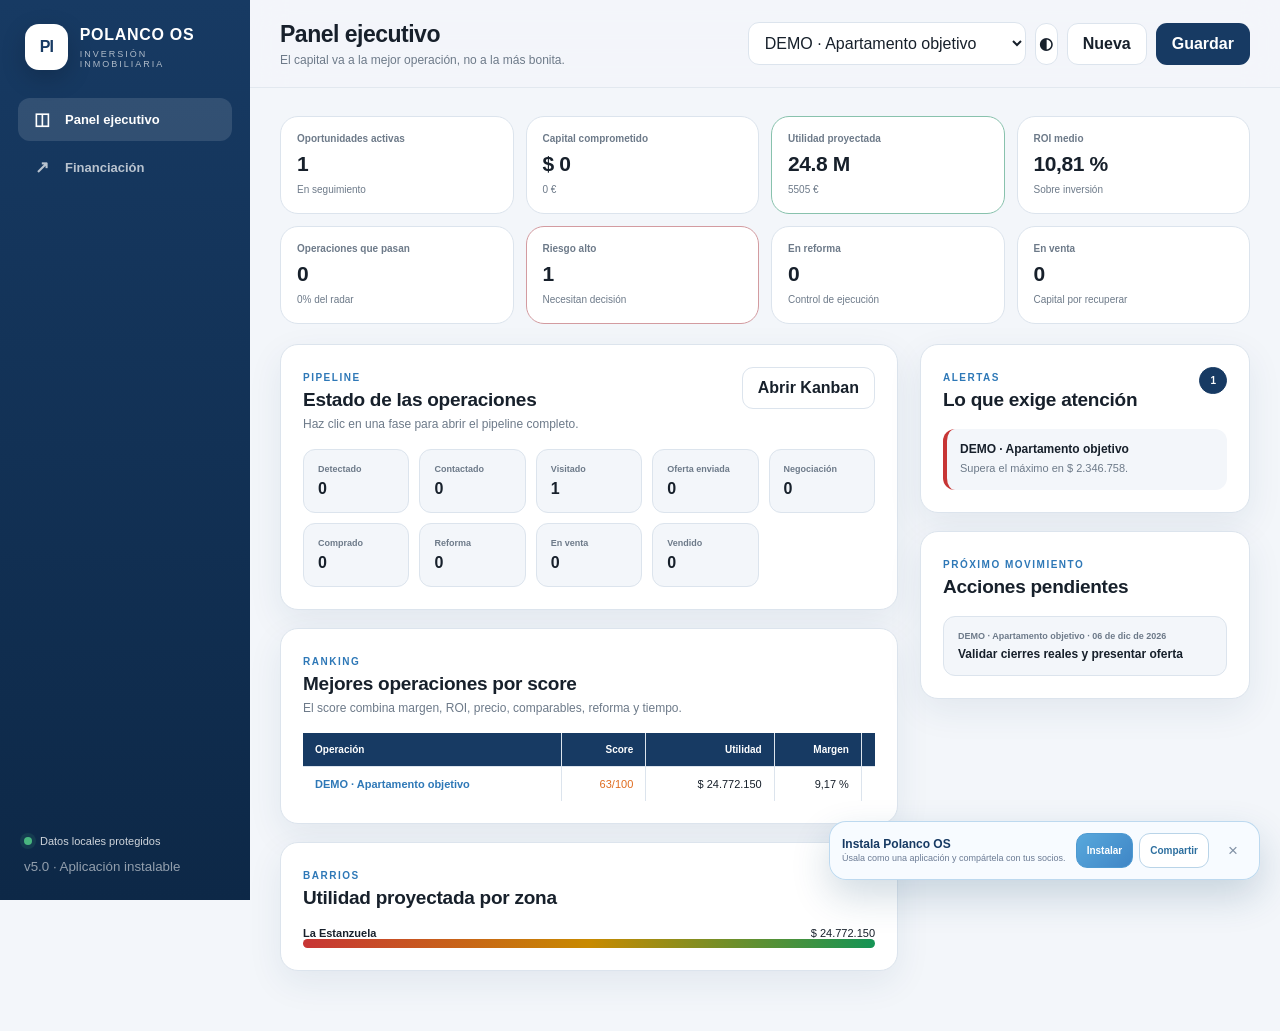
==== polanco-os-v2/index.html @ 9c27f455 "Convertir Polanco OS en PWA instalable y compartible" ====
<!doctype html>
<html lang="es">
<head>
  <meta charset="utf-8">
  <meta name="viewport" content="width=device-width, initial-scale=1, maximum-scale=1, viewport-fit=cover">
  <meta name="theme-color" content="#4E9AD1">
  <meta name="description" content="Polanco OS Deal Lab: sistema de análisis y gestión de operaciones de flipping inmobiliario.">
  <meta name="application-name" content="Polanco OS">
  <meta name="mobile-web-app-capable" content="yes">
  <meta name="apple-mobile-web-app-capable" content="yes">
  <meta name="apple-mobile-web-app-status-bar-style" content="default">
  <meta name="apple-mobile-web-app-title" content="Polanco OS">
  <title>Polanco OS · Deal Lab</title>
  <link rel="canonical" href="https://kikedpf.github.io/tourspilar-web/">
  <link rel="manifest" href="manifest.webmanifest?v=500">
  <link rel="icon" href="icon.svg" type="image/svg+xml">
  <link rel="apple-touch-icon" href="icon.svg">
  <link rel="stylesheet" href="styles.css?v=500">
  <link rel="stylesheet" href="mobile.css?v=500">
  <link rel="stylesheet" href="deal-prices.css?v=500">
  <script>
    (function(){
      const version='polanco-ui-500';
      if(localStorage.getItem('polanco-ui-version')!==version){
        if('caches' in window){caches.keys().then(keys=>Promise.all(keys.map(key=>caches.delete(key))));}
        if('serviceWorker' in navigator){navigator.serviceWorker.getRegistrations().then(regs=>regs.forEach(reg=>reg.update()));}
        localStorage.setItem('polanco-ui-version',version);
      }
    })();
  </script>
  <style>
    .boot-loading{display:grid;place-items:center;min-height:45vh;text-align:center;color:#617188}
    .boot-loading>div{display:grid;gap:12px;justify-items:center}
    .boot-spinner{width:34px;height:34px;border:3px solid #d6e7f3;border-top-color:#4e9ad1;border-radius:50%;animation:bootspin .8s linear infinite}
    .boot-loading strong{color:#2d6f9f;font-size:15px}.boot-loading small{font-size:12px}
    @keyframes bootspin{to{transform:rotate(360deg)}}
    @media(max-width:920px){
      html,body,.app-shell,.main,#view-root,.finance-command-center{width:100%!important;max-width:100%!important;min-width:0!important;overflow-x:hidden!important}
      #view-root{padding-left:7px!important;padding-right:7px!important}
      .finance-command-center,.finance-command-center *{box-sizing:border-box;min-width:0}
      .finance-command-center{display:grid!important;grid-template-columns:minmax(0,1fr)!important}
      .finance-command-center>.fin-toolbar,.finance-command-center>.fin-hero,.finance-command-center>.fin-columns,.finance-command-center>.fin-note{width:100%!important;max-width:100%!important}
      .fin-toolbar{display:flex!important;align-items:center!important;justify-content:space-between!important;gap:8px!important}
      .fin-toolbar small{max-width:46%!important;white-space:nowrap!important;overflow:hidden!important;text-overflow:ellipsis!important}
      .fin-hero{display:grid!important;grid-template-columns:minmax(0,1.15fr) minmax(0,.85fr)!important;gap:8px!important}
      .fin-hero-side{text-align:right!important}
      .fin-columns{display:grid!important;grid-template-columns:minmax(0,40fr) minmax(0,60fr)!important;gap:8px!important;width:100%!important;max-width:100%!important;overflow:hidden!important}
      .fin-panel,.fin-primary,.fin-source,.fin-flow,.fin-kpis{min-width:0!important;max-width:100%!important}
      .fin-panel{overflow:hidden!important}
      .fin-metric strong,.fin-flow strong,.fin-kpis strong{white-space:normal!important;overflow-wrap:anywhere!important;word-break:break-word!important}
    }
  </style>
</head>
<body>
  <div class="app-shell">
    <aside class="sidebar" id="sidebar">
      <div class="brand">
        <div class="brand-icon">PI</div>
        <div><strong>POLANCO OS</strong><span>INVERSIÓN INMOBILIARIA</span></div>
      </div>
      <nav class="nav" aria-label="Navegación principal">
        <button class="nav-item active" data-view="dashboard"><span>◫</span>Panel ejecutivo</button>
        <button class="nav-item" data-view="finance"><span>↗</span>Financiación</button>
      </nav>
      <div class="sidebar-footer">
        <div class="connection"><span id="connection-dot"></span><span id="connection-label">Datos locales protegidos</span></div>
        <button class="ghost-btn full" id="install-app" hidden>Instalar aplicación</button>
        <small>v5.0 · Aplicación instalable</small>
      </div>
    </aside>
    <main class="main">
      <header class="topbar">
        <button class="menu-btn" id="menu-btn" aria-label="Abrir menú">☰</button>
        <div class="title-block"><h1 id="page-title">Panel ejecutivo</h1><p id="page-subtitle">El capital va a la mejor operación, no a la más bonita.</p></div>
        <div class="context-actions">
          <select id="current-operation" aria-label="Operación activa"></select>
          <button class="icon-btn" id="theme-toggle" title="Cambiar tema">◐</button>
          <button class="secondary-btn" id="new-operation">Nueva</button>
          <button class="primary-btn" id="save-operation">Guardar</button>
        </div>
      </header>
      <div id="view-root" class="content"><div class="boot-loading"><div><span class="boot-spinner"></span><strong>Cargando Polanco OS</strong><small>Preparando la operación y los cálculos…</small></div></div></div>
    </main>
  </div>
  <div class="toast" id="toast" role="status"></div>
  <template id="empty-template"><div class="empty-state"><div class="empty-icon">⌂</div><h3>No hay datos todavía</h3><p>Crea una operación para empezar.</p></div></template>

  <script src="excel-model-migration.js?v=500"></script>
  <script src="engine.js?v=500"></script>
  <script src="app.js?v=500"></script>
  <script src="pwa-install.js?v=500"></script>
  <script>
    (function(){
      'use strict';
      const enhancements=['mobile-dashboard-fixed.js?v=500','tax-breakdown.js?v=500','financing-dashboard.js?v=500'];
      let started=false;
      function loadScript(src){return new Promise((resolve,reject)=>{const s=document.createElement('script');s.src=src;s.onload=resolve;s.onerror=()=>reject(new Error(src));document.body.appendChild(s);});}
      async function startEnhancements(){
        if(started)return; started=true;
        try{for(const src of enhancements)await loadScript(src);}
        catch(error){console.error('Módulo adicional:',error);}
      }
      window.addEventListener('polanco:app-ready',startEnhancements,{once:true});
      if(window.__POLANCO_APP_READY__)startEnhancements();
    })();
  </script>
  <script>
    (function(){
      'use strict';
      const selector='[data-operation-input][data-input-type="money"]';
      const digits=value=>String(value||'').replace(/\D/g,'').replace(/^0+(?=\d)/,'');
      const dotted=value=>value?value.replace(/\B(?=(\d{3})+(?!\d))/g,'.'):'';
      function countDigits(text,end){return (String(text).slice(0,end).match(/\d/g)||[]).length;}
      function caretForDigits(text,amount){if(amount<=0)return 0;let seen=0;for(let i=0;i<text.length;i++){if(/\d/.test(text[i])&&++seen===amount)return i+1;}return text.length;}
      function formatNow(input){if(!input||!input.matches(selector))return;const old=input.value;const caret=input.selectionStart==null?old.length:input.selectionStart;const before=countDigits(old,caret);const next=dotted(digits(old));if(old!==next)input.value=next;const nextCaret=caretForDigits(next,before);try{input.setSelectionRange(nextCaret,nextCaret);}catch(_){} }
      function delayed(input){requestAnimationFrame(()=>formatNow(input));setTimeout(()=>formatNow(input),0);}
      document.addEventListener('input',event=>formatNow(event.target),true);
      document.addEventListener('keyup',event=>formatNow(event.target),true);
      document.addEventListener('paste',event=>delayed(event.target),true);
      document.addEventListener('focusin',event=>delayed(event.target),true);
      document.addEventListener('beforeinput',event=>delayed(event.target),true);
    })();
  </script>
</body>
</html>
---- polanco-os-v2/styles.css ----
:root{
  --navy:#173A63;--navy-2:#214F7C;--blue:#2E78B7;--green:#159455;--green-soft:#E1F4E9;
  --red:#C73535;--red-soft:#F8DFDF;--yellow:#C88A00;--yellow-soft:#FFF1C8;--orange:#DF6C1F;--orange-soft:#FFE4D3;
  --bg:#F3F6FA;--card:#FFFFFF;--text:#17202B;--muted:#6D7A89;--line:#DCE4ED;--shadow:0 12px 35px rgba(23,58,99,.08);
  --radius:18px;--sidebar:250px;
}
[data-theme="dark"]{
  --bg:#0F1722;--card:#17212E;--text:#EDF2F7;--muted:#A9B4C0;--line:#2D3A49;
  --green-soft:#153D2B;--red-soft:#472124;--yellow-soft:#493B17;--orange-soft:#4D2D1B;--shadow:0 12px 35px rgba(0,0,0,.25)
}
*{box-sizing:border-box}html{scroll-behavior:smooth}body{margin:0;background:var(--bg);color:var(--text);font-family:Inter,-apple-system,BlinkMacSystemFont,"Segoe UI",sans-serif}
button,input,select,textarea{font:inherit}button{cursor:pointer}a{color:var(--blue)}
.app-shell{min-height:100vh}.sidebar{position:fixed;inset:0 auto 0 0;width:var(--sidebar);padding:24px 18px;background:linear-gradient(180deg,var(--navy),#0D2847);color:white;display:flex;flex-direction:column;z-index:40}
.brand{display:flex;align-items:center;gap:12px;padding:0 7px 28px}.brand-icon{width:46px;height:46px;border-radius:14px;background:white;color:var(--navy);display:grid;place-items:center;font-weight:900;letter-spacing:-1px;box-shadow:0 8px 24px rgba(0,0,0,.18)}
.brand strong,.brand span{display:block}.brand strong{font-size:16px;letter-spacing:.7px}.brand span{font-size:9px;letter-spacing:2px;opacity:.65;margin-top:5px}
.nav{display:grid;gap:5px}.nav-item{display:flex;align-items:center;gap:12px;border:0;background:transparent;color:rgba(255,255,255,.7);padding:11px 13px;border-radius:12px;text-align:left;font-size:13px;font-weight:700}.nav-item span{width:22px;text-align:center;font-size:17px}.nav-item:hover,.nav-item.active{background:rgba(255,255,255,.12);color:white}
.sidebar-footer{margin-top:auto;padding:18px 6px 2px;display:grid;gap:12px}.connection{display:flex;align-items:center;gap:8px;font-size:11px;opacity:.8}.connection span:first-child{width:8px;height:8px;border-radius:50%;background:#58DA8E;box-shadow:0 0 0 4px rgba(88,218,142,.13)}.connection.offline span:first-child{background:#F4C45E}.sidebar-footer small{opacity:.55}
.main{margin-left:var(--sidebar);min-height:100vh}.topbar{height:88px;display:flex;align-items:center;gap:18px;padding:16px 30px;position:sticky;top:0;z-index:25;background:color-mix(in srgb,var(--bg) 90%,transparent);backdrop-filter:blur(16px);border-bottom:1px solid color-mix(in srgb,var(--line) 75%,transparent)}
.title-block h1{font-size:23px;margin:0;letter-spacing:-.5px}.title-block p{margin:5px 0 0;color:var(--muted);font-size:12px}.context-actions{margin-left:auto;display:flex;align-items:center;gap:9px}.context-actions select{min-width:230px}.menu-btn{display:none;border:0;background:transparent;color:var(--text);font-size:22px}.content{padding:28px 30px 60px;max-width:1700px;margin:auto}
.primary-btn,.secondary-btn,.ghost-btn,.danger-btn,.icon-btn{border-radius:11px;padding:11px 15px;font-weight:800;border:1px solid transparent}.primary-btn{background:var(--navy);color:white}.primary-btn:hover{background:var(--navy-2)}.secondary-btn{background:var(--card);color:var(--text);border-color:var(--line)}.secondary-btn:hover{border-color:var(--blue)}.ghost-btn{background:rgba(255,255,255,.08);color:white;border-color:rgba(255,255,255,.14)}.danger-btn{background:var(--red);color:white}.icon-btn{width:42px;height:42px;padding:0;background:var(--card);color:var(--text);border-color:var(--line)}.full{width:100%}
.grid{display:grid;gap:20px}.grid.two{grid-template-columns:repeat(2,minmax(0,1fr))}.grid.three{grid-template-columns:repeat(3,minmax(0,1fr))}.grid.four{grid-template-columns:repeat(4,minmax(0,1fr))}.dashboard-grid{display:grid;grid-template-columns:minmax(0,1.35fr) minmax(330px,.65fr);gap:22px;align-items:start}.stack{display:grid;gap:18px}.sticky{position:sticky;top:112px}
.card,.kpi,.score-card{background:var(--card);border:1px solid var(--line);border-radius:var(--radius);box-shadow:var(--shadow)}.card{padding:22px}.card-head{display:flex;justify-content:space-between;gap:18px;align-items:flex-start;margin-bottom:18px}.card-head h2{font-size:19px;margin:4px 0 0;letter-spacing:-.25px}.card-head p{margin:6px 0 0;color:var(--muted);font-size:12px}.eyebrow{font-size:10px;letter-spacing:1.5px;font-weight:900;color:var(--blue)}.muted{color:var(--muted)}
.kpi-grid{display:grid;grid-template-columns:repeat(4,minmax(0,1fr));gap:12px}.kpi{padding:16px;box-shadow:none}.kpi span{font-size:10px;color:var(--muted);font-weight:800;display:block}.kpi strong{display:block;font-size:21px;margin:8px 0 3px;letter-spacing:-.4px}.kpi small{color:var(--muted);font-size:10px}.kpi.good{border-color:color-mix(in srgb,var(--green) 42%,var(--line))}.kpi.bad{border-color:color-mix(in srgb,var(--red) 42%,var(--line))}
.score-card{padding:20px;display:flex;align-items:center;justify-content:space-between;gap:20px;background:linear-gradient(135deg,color-mix(in srgb,var(--card) 85%,var(--blue) 15%),var(--card))}.score-ring{width:94px;height:94px;border-radius:50%;display:grid;place-items:center;background:conic-gradient(var(--green) calc(var(--score)*1%),var(--line) 0);position:relative;flex:none}.score-ring:after{content:"";position:absolute;inset:9px;background:var(--card);border-radius:50%}.score-ring strong{position:relative;z-index:2;font-size:27px}.score-card h2{margin:4px 0}.score-card p{margin:0;color:var(--muted);font-size:12px}
.form-grid{display:grid;gap:14px}.form-grid.two{grid-template-columns:repeat(2,minmax(0,1fr))}.form-grid.three{grid-template-columns:repeat(3,minmax(0,1fr))}.form-grid.four{grid-template-columns:repeat(4,minmax(0,1fr))}label{display:grid;gap:7px;color:var(--muted);font-size:11px;font-weight:750}input,select,textarea{width:100%;border:1px solid var(--line);background:var(--card);color:var(--text);border-radius:11px;padding:11px 12px;outline:none}input:focus,select:focus,textarea:focus{border-color:var(--blue);box-shadow:0 0 0 3px rgba(46,120,183,.12)}textarea{resize:vertical}.input-wrap{display:flex;align-items:center;border:1px solid var(--line);border-radius:11px;overflow:hidden;background:var(--card)}.input-wrap:focus-within{border-color:var(--blue);box-shadow:0 0 0 3px rgba(46,120,183,.12)}.input-wrap input{border:0;border-radius:0;box-shadow:none!important;padding-left:8px}.input-wrap span{padding:0 0 0 11px;white-space:nowrap}.input-wrap span:last-child{padding:0 11px 0 3px}.featured{background:var(--green-soft)!important;border-color:color-mix(in srgb,var(--green) 45%,var(--line))}.featured input{background:transparent;color:var(--green);font-weight:900}.check-row{display:flex!important;align-items:center;gap:8px;min-height:44px}.check-row input{width:18px;height:18px;accent-color:var(--green)}.section-divider{height:1px;background:var(--line);margin:22px 0}.advanced{border:1px solid var(--line);border-radius:13px;overflow:hidden;margin-top:18px}.advanced summary{padding:14px 16px;font-weight:850;cursor:pointer;background:color-mix(in srgb,var(--bg) 70%,var(--card))}.advanced[open] summary{border-bottom:1px solid var(--line)}.advanced-body{padding:17px}
.decision{padding:18px;border-radius:16px;border:2px solid var(--line);display:flex;justify-content:space-between;align-items:center}.decision.pass{background:var(--green-soft);border-color:var(--green)}.decision.fail{background:var(--red-soft);border-color:var(--red)}.decision h2{font-size:29px;margin:4px 0}.decision p{margin:0;color:var(--muted);font-size:12px}.decision-icon{width:54px;height:54px;border-radius:50%;display:grid;place-items:center;background:rgba(255,255,255,.55);font-size:25px}
.breakdown{display:grid}.breakdown-row{display:grid;grid-template-columns:1fr auto;gap:10px;padding:9px 0;border-bottom:1px solid var(--line);font-size:12px}.breakdown-row span{color:var(--muted)}.breakdown-row.total{font-weight:900;border-top:2px solid var(--navy);border-bottom:0;margin-top:4px}.positive{color:var(--green)!important}.negative{color:var(--red)!important}.warning{color:var(--orange)!important}
.toolbar{display:flex;gap:9px;flex-wrap:wrap;align-items:center}.toolbar .grow{flex:1;min-width:180px}.chips{display:flex;gap:7px;flex-wrap:wrap}.chip{padding:7px 10px;border-radius:999px;background:var(--bg);border:1px solid var(--line);font-size:10px;font-weight:800;color:var(--muted)}.chip.active{background:var(--navy);color:white;border-color:var(--navy)}
.operation-grid{display:grid;grid-template-columns:repeat(3,minmax(0,1fr));gap:14px}.operation-card{background:var(--card);border:1px solid var(--line);border-radius:15px;padding:16px;box-shadow:var(--shadow);display:grid;gap:12px}.operation-card-head{display:flex;gap:11px;align-items:flex-start}.thumb{width:62px;height:56px;border-radius:10px;object-fit:cover;background:var(--bg);border:1px solid var(--line);display:grid;place-items:center;color:var(--muted);flex:none}.operation-card h3{margin:0;font-size:15px}.operation-card p{margin:4px 0 0;color:var(--muted);font-size:11px}.status-tag{margin-left:auto;padding:6px 8px;border-radius:999px;font-size:9px;font-weight:850;background:var(--bg);border:1px solid var(--line);white-space:nowrap}.metric-grid{display:grid;grid-template-columns:repeat(3,1fr);gap:7px}.metric-grid div{background:var(--bg);padding:9px;border-radius:9px}.metric-grid span{display:block;color:var(--muted);font-size:8px;text-transform:uppercase;font-weight:800}.metric-grid strong{display:block;margin-top:4px;font-size:12px}.card-actions{display:flex;gap:7px;flex-wrap:wrap}.card-actions button{padding:8px 9px;border-radius:8px;border:1px solid var(--line);background:var(--card);color:var(--text);font-size:10px;font-weight:800}
.data-table-wrap{overflow:auto}.data-table{width:100%;border-collapse:separate;border-spacing:0;min-width:760px}.data-table th,.data-table td{padding:11px 12px;border-right:1px solid var(--line);border-bottom:1px solid var(--line);text-align:right;white-space:nowrap;font-size:11px}.data-table th:first-child,.data-table td:first-child{text-align:left;position:sticky;left:0;background:var(--card);z-index:2}.data-table thead th{background:var(--navy);color:white;font-size:10px;position:sticky;top:0;z-index:1}.data-table thead th:first-child{background:var(--navy);z-index:3}.data-table tr:last-child td{border-bottom:0}.cell-green{background:var(--green-soft)!important;color:var(--green);font-weight:850}.cell-yellow{background:var(--yellow-soft)!important;color:var(--yellow);font-weight:850}.cell-orange{background:var(--orange-soft)!important;color:var(--orange);font-weight:850}.cell-red{background:var(--red-soft)!important;color:var(--red);font-weight:850}
.stats-row{display:grid;grid-template-columns:repeat(5,1fr);gap:10px}.stat-box{padding:14px;border:1px solid var(--line);border-radius:12px;background:var(--bg)}.stat-box span{display:block;color:var(--muted);font-size:9px;font-weight:800}.stat-box strong{display:block;margin-top:6px;font-size:16px}.confidence{height:9px;border-radius:999px;background:var(--line);overflow:hidden}.confidence span{display:block;height:100%;background:linear-gradient(90deg,var(--red),var(--yellow),var(--green))}
.risk-list{display:grid;gap:10px}.risk-item{padding:13px;border-radius:12px;border-left:4px solid var(--line);background:var(--bg)}.risk-item.high{border-color:var(--red)}.risk-item.medium{border-color:var(--orange)}.risk-item.low{border-color:var(--green)}.risk-item strong{display:block;font-size:12px}.risk-item p{margin:4px 0 0;color:var(--muted);font-size:11px;line-height:1.5}
.kanban{display:grid;grid-auto-flow:column;grid-auto-columns:minmax(240px,1fr);gap:13px;overflow:auto;padding-bottom:10px}.kanban-column{background:color-mix(in srgb,var(--bg) 70%,var(--card));border:1px solid var(--line);border-radius:14px;min-height:420px;padding:12px}.kanban-head{display:flex;justify-content:space-between;align-items:center;margin-bottom:10px}.kanban-head strong{font-size:12px}.kanban-count{padding:4px 7px;background:var(--card);border:1px solid var(--line);border-radius:999px;font-size:9px}.kanban-card{background:var(--card);border:1px solid var(--line);border-radius:11px;padding:11px;margin-bottom:9px;box-shadow:0 7px 18px rgba(23,58,99,.06)}.kanban-card h4{margin:0;font-size:12px}.kanban-card p{margin:4px 0 0;color:var(--muted);font-size:10px}.kanban-card.dragging{opacity:.45}.drop-active{outline:2px dashed var(--blue);outline-offset:2px}
.chart{height:250px}.chart svg{width:100%;height:100%;overflow:visible}.chart-grid{stroke:var(--line);stroke-width:1}.chart-line{fill:none;stroke:var(--blue);stroke-width:4;stroke-linejoin:round;stroke-linecap:round}.chart-area{fill:color-mix(in srgb,var(--blue) 12%,transparent)}.chart-dot{fill:var(--card);stroke:var(--blue);stroke-width:3}.chart-label{fill:var(--muted);font-size:10px}
.photo-zone{border:1px dashed color-mix(in srgb,var(--blue) 50%,var(--line));border-radius:13px;padding:14px;background:color-mix(in srgb,var(--blue) 4%,var(--card));display:flex;justify-content:space-between;align-items:center;gap:12px}.photo-zone small{display:block;color:var(--muted);margin-top:4px}.photo-grid{display:flex;gap:9px;flex-wrap:wrap;margin-top:10px}.photo{width:100px;height:76px;border-radius:10px;overflow:hidden;border:1px solid var(--line);position:relative}.photo img{width:100%;height:100%;object-fit:cover}.photo button{position:absolute;right:4px;top:4px;border:0;border-radius:50%;width:23px;height:23px;background:rgba(0,0,0,.65);color:white}
.notice{padding:12px;border-radius:11px;background:var(--yellow-soft);color:color-mix(in srgb,var(--yellow) 80%,var(--text));font-size:11px;line-height:1.5}.recommendation{padding:14px;border-radius:12px;background:var(--green-soft);border:1px solid color-mix(in srgb,var(--green) 42%,var(--line));font-size:12px}.recommendation strong{color:var(--green)}
.empty-state{text-align:center;padding:50px 20px;color:var(--muted)}.empty-icon{font-size:38px}.empty-state h3{color:var(--text);margin:12px 0 6px}.empty-state p{margin:0 0 16px}.toast{position:fixed;right:24px;bottom:24px;z-index:100;background:#111D2C;color:white;padding:13px 16px;border-radius:11px;box-shadow:0 12px 30px rgba(0,0,0,.28);opacity:0;transform:translateY(10px);transition:.2s;pointer-events:none;max-width:360px}.toast.show{opacity:1;transform:translateY(0)}
.report{background:white;color:#17202B;padding:30px;border-radius:16px}.report h1,.report h2{color:#173A63}.report-grid{display:grid;grid-template-columns:repeat(3,1fr);gap:10px}.report-box{border:1px solid #DCE4ED;border-radius:10px;padding:12px}.report-box span{display:block;color:#6D7A89;font-size:10px}.report-box strong{display:block;margin-top:5px}.report-section{margin-top:22px}
@media(max-width:1250px){.dashboard-grid{grid-template-columns:1fr}.sticky{position:static}.operation-grid{grid-template-columns:repeat(2,minmax(0,1fr))}.kpi-grid{grid-template-columns:repeat(2,minmax(0,1fr))}}
@media(max-width:920px){.sidebar{transform:translateX(-100%);transition:.2s}.sidebar.open{transform:translateX(0)}.main{margin-left:0}.menu-btn{display:block}.topbar{padding:15px 17px;height:80px}.content{padding:20px 15px 50px}.context-actions select{min-width:160px}.context-actions .secondary-btn{display:none}.grid.two,.grid.three,.grid.four{grid-template-columns:1fr}.form-grid.three,.form-grid.four{grid-template-columns:repeat(2,minmax(0,1fr))}.operation-grid{grid-template-columns:1fr}.stats-row{grid-template-columns:repeat(2,1fr)}}
@media(max-width:620px){.title-block p{display:none}.title-block h1{font-size:18px}.context-actions select{max-width:150px;min-width:120px}.context-actions #save-operation{display:none}.form-grid.two,.form-grid.three,.form-grid.four{grid-template-columns:1fr}.kpi-grid{grid-template-columns:1fr 1fr}.card{padding:16px}.score-card{align-items:flex-start}.stats-row{grid-template-columns:1fr 1fr}.metric-grid{grid-template-columns:1fr 1fr}.report-grid{grid-template-columns:1fr}.content{padding-left:10px;padding-right:10px}}
@media(max-width:410px){.kpi-grid{grid-template-columns:1fr}.context-actions .icon-btn{display:none}.context-actions select{max-width:135px}.score-ring{width:78px;height:78px}.score-ring strong{font-size:23px}}
@media print{body{background:white}.sidebar,.topbar,.toast,.no-print{display:none!important}.main{margin:0}.content{padding:0}.card,.kpi,.score-card{box-shadow:none}.report{padding:0}.view-not-report{display:none!important}}
.link-button{border:0;background:transparent;color:var(--blue);font-weight:850;padding:0;text-align:left}.link-button:hover{text-decoration:underline}
---- polanco-os-v2/mobile.css ----
html,body,.app-shell,.main{max-width:100%;overflow-x:hidden}
.topbar,.title-block,.context-actions,.card,.operation-card,.score-card,.kpi,.toolbar,.metric-grid,.stats-row,.dashboard-grid>*{min-width:0}
.context-actions select{width:100%}
.data-table-wrap,.kanban,.photo-grid{max-width:100%;overflow:auto;-webkit-overflow-scrolling:touch}
.card-head,.toolbar,.score-card,.decision,.operation-card-head,.card-actions{flex-wrap:wrap}
.mobile-command-center{display:none}

@media(max-width:920px){
  :root{--radius:16px}
  .main{margin-left:0}
  .topbar{height:auto;align-items:flex-start;flex-wrap:wrap;gap:10px;padding:10px 12px}
  .title-block{flex:1 1 calc(100% - 52px)}
  .context-actions{width:100%;margin-left:0;display:grid;grid-template-columns:minmax(0,1fr) auto auto;gap:8px}
  .context-actions select{min-width:0;max-width:none}
  .context-actions .secondary-btn,.context-actions .primary-btn{display:inline-flex;justify-content:center;align-items:center;padding:10px 12px}
  .content{padding:12px 10px 86px}
  .card{padding:16px}
  .grid,.stack,.dashboard-grid{gap:14px}
  .dashboard-grid{grid-template-columns:1fr}
  .sticky{position:static}
  .kpi-grid{grid-template-columns:repeat(2,minmax(0,1fr));gap:10px}
  .kpi strong{font-size:18px}
  .score-card{display:grid;grid-template-columns:78px 1fr;gap:14px;align-items:center}
  .score-ring{width:78px;height:78px}
  .score-ring strong{font-size:22px}
  .decision h2{font-size:24px}
  .operation-grid{grid-template-columns:1fr}
  .operation-card{padding:14px}
  .data-table{min-width:640px}
  .data-table th,.data-table td{padding:9px 8px;font-size:10px}
  .stat-box strong{font-size:14px}
  .chart{height:220px}
}

@media(max-width:700px){
  body{
    padding-bottom:calc(60px + env(safe-area-inset-bottom));
    background:
      radial-gradient(circle at 15% 0%,color-mix(in srgb,var(--blue) 10%,transparent),transparent 34%),
      radial-gradient(circle at 100% 22%,color-mix(in srgb,var(--green) 8%,transparent),transparent 32%),
      var(--bg);
  }
  .sidebar,.sidebar.open{
    position:fixed!important;left:0!important;right:0!important;bottom:0!important;top:auto!important;
    width:100%!important;height:calc(58px + env(safe-area-inset-bottom))!important;
    padding:4px 3px calc(4px + env(safe-area-inset-bottom))!important;transform:none!important;
    background:linear-gradient(180deg,rgba(20,48,82,.96),rgba(9,31,56,.99))!important;
    border-top:1px solid rgba(255,255,255,.13);box-shadow:0 -10px 30px rgba(13,40,71,.24);
    overflow:hidden!important;z-index:80;backdrop-filter:blur(18px)
  }
  .brand,.sidebar-footer{display:none!important}
  .nav{display:flex!important;gap:2px!important;height:100%;overflow-x:auto;overflow-y:hidden;padding:0 2px;scrollbar-width:none;-webkit-overflow-scrolling:touch}
  .nav::-webkit-scrollbar{display:none}
  .nav-item{
    flex:0 0 69px;min-width:69px;height:48px;padding:3px 2px!important;
    display:flex!important;flex-direction:column;justify-content:center;align-items:center;gap:1px!important;
    border-radius:11px!important;text-align:center!important;font-size:7.5px!important;line-height:1;white-space:nowrap;
  }
  .nav-item span{width:auto!important;font-size:17px!important;line-height:1}
  .nav-item.active{background:linear-gradient(145deg,rgba(255,255,255,.2),rgba(255,255,255,.09))!important;box-shadow:inset 0 1px 0 rgba(255,255,255,.14)}
  .menu-btn{display:none!important}

  .topbar{position:sticky;top:0;padding:6px 8px;gap:0;background:color-mix(in srgb,var(--bg) 92%,transparent);backdrop-filter:blur(18px);z-index:70}
  .title-block{display:none!important}
  .context-actions{grid-template-columns:minmax(0,1fr) 38px 78px;grid-template-areas:"select theme save";gap:6px;align-items:stretch}
  .context-actions select{grid-area:select;min-width:0;max-width:none;font-size:11px;padding:8px 9px;min-height:38px;border-radius:12px;background:color-mix(in srgb,var(--card) 92%,transparent)}
  .context-actions .icon-btn{grid-area:theme;display:inline-grid!important;place-items:center;width:38px;height:38px;min-height:38px;border-radius:12px}
  .context-actions #save-operation{grid-area:save;display:inline-flex!important;justify-content:center;padding:8px 7px;min-height:38px;font-size:11px;border-radius:12px;background:linear-gradient(135deg,var(--navy),var(--blue));box-shadow:0 7px 18px rgba(23,58,99,.22)}
  .context-actions #new-operation{display:none!important}

  .content{padding:7px 7px 17px}
  .card{padding:13px;border-radius:14px;box-shadow:0 6px 18px rgba(23,58,99,.07)}
  .card-head{margin-bottom:11px;gap:8px}
  .card-head h2{font-size:16px}
  .card-head p,.decision p,.kpi small,.muted,label,.operation-card p,.risk-item p{font-size:10.5px}
  .eyebrow{font-size:8.5px;letter-spacing:1.2px}
  .dashboard-grid,.grid.two,.grid.three,.grid.four,.form-grid.two,.form-grid.three,.form-grid.four,.report-grid,.stats-row,.metric-grid{grid-template-columns:1fr!important}
  .kpi-grid{grid-template-columns:repeat(2,minmax(0,1fr))}
  .kpi{padding:12px;border-radius:13px}
  .kpi strong{font-size:16px}
  .score-card{grid-template-columns:68px minmax(0,1fr);align-items:center;padding:14px}
  .score-ring{width:68px;height:68px}
  .decision{padding:13px;border-radius:13px}
  .decision-icon{width:42px;height:42px;font-size:19px}
  .photo-zone{flex-direction:column;align-items:flex-start}
  .toolbar>*{width:100%}
  .toolbar .grow{min-width:0}
  input,select,textarea,.primary-btn,.secondary-btn,.danger-btn{min-height:42px}
  .data-table-wrap{margin-left:-13px;margin-right:-13px;padding:0 13px}
  .data-table{min-width:560px}
  .kanban{grid-auto-columns:minmax(220px,85vw)}
  .report{padding:15px}
  .toast{left:9px;right:9px;bottom:calc(68px + env(safe-area-inset-bottom));max-width:none;text-align:center}

  .mobile-command-center{display:grid;gap:8px;isolation:isolate}
  .mobile-operation-bar{display:flex;align-items:center;justify-content:space-between;gap:10px;padding:1px 3px}
  .mobile-brand-kicker{display:flex;align-items:center;gap:7px;color:var(--muted);font-size:7.5px;letter-spacing:1.55px;font-weight:900}
  .mobile-brand-kicker i{width:7px;height:7px;border-radius:50%;background:linear-gradient(135deg,#62dcff,var(--green));box-shadow:0 0 0 4px color-mix(in srgb,var(--blue) 12%,transparent),0 0 15px color-mix(in srgb,var(--blue) 45%,transparent)}
  .mobile-status-pill{padding:5px 8px;border:1px solid color-mix(in srgb,var(--blue) 26%,var(--line));border-radius:999px;background:color-mix(in srgb,var(--blue) 8%,var(--card));color:var(--navy);font-size:7.5px;font-weight:900;letter-spacing:.5px;text-transform:uppercase}

  .mobile-decision-card{
    position:relative;overflow:hidden;display:flex;align-items:center;justify-content:space-between;gap:12px;
    min-height:112px;border:0;border-radius:19px;padding:15px 16px;color:#fff;
    background:linear-gradient(135deg,#152f50 0%,#214f7c 55%,#2e78b7 100%);
    box-shadow:0 17px 34px rgba(21,53,89,.24),inset 0 1px 0 rgba(255,255,255,.17)
  }
  .mobile-decision-card.pass{background:linear-gradient(135deg,#123d34 0%,#146849 54%,#159455 100%)}
  .mobile-decision-card.fail{background:linear-gradient(135deg,#3f1e2c 0%,#7b2d39 53%,#c73535 100%)}
  .mobile-decision-card:before,.mobile-decision-card:after{content:"";position:absolute;border-radius:50%;pointer-events:none}
  .mobile-decision-card:before{width:145px;height:145px;right:-62px;top:-78px;background:rgba(255,255,255,.13);filter:blur(1px)}
  .mobile-decision-card:after{width:86px;height:86px;left:42%;bottom:-66px;background:rgba(255,255,255,.09)}
  .mobile-decision-glow{position:absolute;inset:auto auto -45px -38px;width:120px;height:120px;border-radius:50%;background:rgba(255,255,255,.08);filter:blur(3px)}
  .mobile-decision-copy{position:relative;z-index:2;min-width:0;flex:1}
  .mobile-decision-copy>span{display:block;max-width:225px;white-space:nowrap;overflow:hidden;text-overflow:ellipsis;font-size:7.5px;letter-spacing:1.15px;font-weight:850;color:rgba(255,255,255,.72);margin-bottom:7px;text-transform:uppercase}
  .mobile-decision-line{display:flex;align-items:center;gap:8px;flex-wrap:wrap}
  .mobile-decision-line h2{margin:0;font-size:27px;letter-spacing:-1px;line-height:.95}
  .mobile-decision-line b{padding:5px 7px;border-radius:999px;background:rgba(255,255,255,.15);border:1px solid rgba(255,255,255,.18);font-size:6.8px;letter-spacing:.65px}
  .mobile-decision-copy p{margin:8px 0 0;color:rgba(255,255,255,.78);font-size:9.5px;line-height:1.28;max-width:245px}
  .mobile-score-orbit{position:relative;z-index:2;width:70px;height:70px;border-radius:50%;padding:5px;flex:none;background:conic-gradient(#7ee5ff calc(var(--score,0)*1%),rgba(255,255,255,.18) 0);box-shadow:0 8px 22px rgba(0,0,0,.17)}
  .mobile-score-orbit>div{width:100%;height:100%;border-radius:50%;display:grid;place-content:center;text-align:center;background:rgba(13,40,71,.82);border:1px solid rgba(255,255,255,.18);backdrop-filter:blur(8px)}
  .mobile-score-orbit strong{display:block;font-size:20px;line-height:1;color:#fff}
  .mobile-score-orbit small{display:block;margin-top:3px;font-size:6px;letter-spacing:1px;color:rgba(255,255,255,.68);font-weight:900}

  .mobile-sale-card{position:relative;overflow:hidden;padding:11px;border:1px solid color-mix(in srgb,var(--blue) 22%,var(--line));border-radius:17px;background:linear-gradient(145deg,color-mix(in srgb,var(--card) 95%,var(--blue) 5%),var(--card));box-shadow:0 10px 25px rgba(23,58,99,.09)}
  .mobile-sale-card:before{content:"";position:absolute;left:0;right:0;top:0;height:3px;background:linear-gradient(90deg,var(--blue),#68c7e8,var(--green))}
  .mobile-price-head{display:flex;align-items:flex-start;justify-content:space-between;gap:10px;margin-bottom:8px;padding:0 2px}
  .mobile-price-head span{display:block;font-size:7px;letter-spacing:1.25px;font-weight:900;color:var(--blue)}
  .mobile-price-head strong{display:block;margin-top:2px;font-size:12px}
  .mobile-price-head small{padding:4px 6px;border-radius:999px;background:color-mix(in srgb,var(--green) 10%,var(--card));color:var(--green);font-size:6.5px;font-weight:900;letter-spacing:.55px;border:1px solid color-mix(in srgb,var(--green) 25%,var(--line))}
  .mobile-price-editor{display:grid;grid-template-columns:46px minmax(0,1fr) 46px;gap:6px;align-items:stretch}
  .mobile-price-step{border:0;border-radius:12px;background:linear-gradient(145deg,color-mix(in srgb,var(--navy) 92%,#fff 8%),var(--navy));color:#fff;font-size:9px;font-weight:900;box-shadow:0 7px 14px rgba(23,58,99,.18);min-height:45px}
  .mobile-price-step:active{transform:translateY(1px);box-shadow:0 3px 8px rgba(23,58,99,.16)}
  .mobile-price-input{display:flex!important;align-items:center;gap:5px;min-width:0;padding:0 9px;border-radius:13px;border:1px solid color-mix(in srgb,var(--blue) 34%,var(--line));background:color-mix(in srgb,var(--bg) 48%,var(--card));box-shadow:inset 0 1px 0 rgba(255,255,255,.7)}
  .mobile-price-input>span{font-size:14px;color:var(--blue);font-weight:900}
  .mobile-price-input input{min-width:0;min-height:43px;padding:0;border:0!important;box-shadow:none!important;background:transparent!important;text-align:center;color:var(--navy);font-size:19px;font-weight:950;letter-spacing:-.55px}
  .mobile-price-input input.invalid{color:var(--red);animation:mobile-shake .18s linear 2}
  .mobile-price-input em{font-style:normal;font-size:6.5px;letter-spacing:.7px;color:var(--muted);font-weight:900}
  @keyframes mobile-shake{25%{transform:translateX(-2px)}75%{transform:translateX(2px)}}
  .mobile-price-foot{display:grid;grid-template-columns:1fr 1fr;gap:8px;margin-top:8px;padding:0 2px}
  .mobile-price-foot span{display:flex;align-items:center;justify-content:space-between;gap:6px;color:var(--muted);font-size:7.5px}
  .mobile-price-foot strong{font-size:9.5px;color:var(--text);white-space:nowrap}

  .mobile-kpi-grid{display:grid;grid-template-columns:repeat(2,minmax(0,1fr));gap:7px}
  .mobile-kpi-grid article{position:relative;overflow:hidden;min-width:0;border:1px solid var(--line);border-radius:14px;padding:10px 10px 9px 13px;background:linear-gradient(145deg,var(--card),color-mix(in srgb,var(--bg) 55%,var(--card)));box-shadow:0 6px 15px rgba(23,58,99,.05)}
  .mobile-kpi-grid article:before{content:"";position:absolute;left:0;top:9px;bottom:9px;width:3px;border-radius:0 4px 4px 0;background:var(--blue)}
  .mobile-kpi-grid .mobile-kpi-max:before{background:var(--green)}
  .mobile-kpi-grid .mobile-kpi-profit:before{background:linear-gradient(var(--green),#5dc49a)}
  .mobile-kpi-grid .mobile-kpi-roi:before{background:linear-gradient(var(--blue),#6dc4e1)}
  .mobile-kpi-grid span{display:block;color:var(--muted);font-size:7px;font-weight:900;text-transform:uppercase;letter-spacing:.45px}
  .mobile-kpi-grid strong{display:block;margin-top:4px;font-size:15px;line-height:1.05;white-space:nowrap;overflow:hidden;text-overflow:ellipsis}
  .mobile-kpi-grid small{display:block;margin-top:4px;color:var(--muted);font-size:6.8px}

  .mobile-margin-visual{padding:9px 11px 8px;border:1px solid var(--line);border-radius:14px;background:var(--card);box-shadow:0 6px 15px rgba(23,58,99,.045)}
  .mobile-meter-head{display:grid;grid-template-columns:1fr auto auto;align-items:center;gap:8px}
  .mobile-meter-head span{font-size:7px;letter-spacing:.9px;font-weight:900;color:var(--muted)}
  .mobile-meter-head strong{font-size:13px}
  .mobile-meter-head small{font-size:7px;color:var(--muted)}
  .mobile-meter-track{position:relative;height:8px;margin-top:7px;border-radius:999px;background:linear-gradient(90deg,var(--red-soft),var(--yellow-soft),var(--green-soft));overflow:visible}
  .mobile-meter-track span{display:block;height:100%;width:var(--margin-position);border-radius:999px;background:linear-gradient(90deg,var(--red),var(--yellow),var(--green));box-shadow:0 0 10px color-mix(in srgb,var(--green) 25%,transparent)}
  .mobile-margin-visual.fail .mobile-meter-track span{background:linear-gradient(90deg,var(--red),var(--orange))}
  .mobile-meter-track i{position:absolute;left:var(--target-position);top:-4px;width:2px;height:16px;background:var(--navy);border-radius:2px;box-shadow:0 0 0 2px var(--card)}
  .mobile-meter-foot{display:flex;align-items:center;justify-content:space-between;margin-top:5px;color:var(--muted);font-size:6.8px}
  .mobile-meter-foot b{font-size:8px}

  .mobile-signal{display:flex;align-items:center;gap:8px;border:1px solid var(--line);border-radius:13px;padding:8px 9px;background:linear-gradient(145deg,var(--card),color-mix(in srgb,var(--bg) 45%,var(--card)))}
  .mobile-signal-icon{width:27px;height:27px;border-radius:9px;display:grid;place-items:center;flex:none;font-weight:950;font-size:13px}
  .mobile-signal span{display:block;font-size:6.5px;letter-spacing:1px;font-weight:900;color:var(--muted);margin-bottom:2px}
  .mobile-signal strong{display:block;font-size:8.7px;line-height:1.22}
  .mobile-alert{border-left:3px solid var(--red)}
  .mobile-alert .mobile-signal-icon{background:var(--red-soft);color:var(--red)}
  .mobile-action{border-left:3px solid var(--blue)}
  .mobile-action .mobile-signal-icon{background:color-mix(in srgb,var(--blue) 13%,var(--card));color:var(--blue)}
  .mobile-action>div:nth-child(2){min-width:0;flex:1}
  .mobile-action button{margin-left:auto;border:0;background:linear-gradient(135deg,var(--navy),var(--blue));color:#fff;font-size:7.5px;font-weight:900;padding:7px 8px;border-radius:9px;flex:none;box-shadow:0 5px 12px rgba(23,58,99,.17)}
  .mobile-more-btn{display:flex;align-items:center;justify-content:center;gap:8px;border:1px solid color-mix(in srgb,var(--blue) 20%,var(--line));background:color-mix(in srgb,var(--blue) 5%,var(--card));color:var(--navy);border-radius:11px;padding:8px 10px;font-size:8.5px;font-weight:900;letter-spacing:.25px}
  .mobile-more-btn b{font-size:12px;color:var(--blue)}

  .mobile-secondary-dashboard{display:none!important}
  #view-root.show-mobile-secondary .mobile-secondary-dashboard{display:grid!important;margin-top:11px}
  #view-root.show-mobile-secondary>.dashboard-grid.mobile-secondary-dashboard{display:grid!important}
}

@media(max-width:430px){
  .context-actions{grid-template-columns:minmax(0,1fr) 38px 72px}
  .content{padding-left:6px;padding-right:6px}
  .mobile-decision-card{padding:14px 13px;min-height:106px}
  .mobile-decision-line h2{font-size:24px}
  .mobile-decision-line b{font-size:6.2px}
  .mobile-score-orbit{width:64px;height:64px}
  .mobile-score-orbit strong{font-size:18px}
  .mobile-price-editor{grid-template-columns:43px minmax(0,1fr) 43px}
  .mobile-price-input input{font-size:17px}
  .mobile-kpi-grid strong{font-size:14px}
  .mobile-decision-copy>span{max-width:190px}
  .operation-card h3{font-size:14px}
  .data-table{min-width:520px}
  .nav-item{flex-basis:66px;min-width:66px}
}

[data-theme="dark"] .mobile-price-input{box-shadow:inset 0 1px 0 rgba(255,255,255,.05)}
[data-theme="dark"] .mobile-price-input input{color:#f4f8fc}
[data-theme="dark"] .mobile-status-pill{color:#dcecff}
[data-theme="dark"] .mobile-kpi-grid article,.mobile-sale-card,.mobile-margin-visual,.mobile-signal{background:linear-gradient(145deg,var(--card),color-mix(in srgb,var(--bg) 35%,var(--card)))}
---- polanco-os-v2/deal-prices.css ----
@media(max-width:700px){
  .mobile-deal-card{
    position:relative;overflow:hidden;padding:11px;border:1px solid color-mix(in srgb,var(--blue) 24%,var(--line));
    border-radius:18px;background:linear-gradient(150deg,color-mix(in srgb,var(--card) 94%,var(--blue) 6%),var(--card));
    box-shadow:0 12px 28px rgba(23,58,99,.10)
  }
  .mobile-deal-card:before{content:"";position:absolute;left:0;right:0;top:0;height:3px;background:linear-gradient(90deg,#e6a34a,var(--blue),#68c7e8,var(--green))}
  .mobile-deal-head{display:flex;align-items:flex-start;justify-content:space-between;gap:10px;padding:1px 2px 8px}
  .mobile-deal-head span{display:block;font-size:7px;letter-spacing:1.25px;font-weight:900;color:var(--blue)}
  .mobile-deal-head strong{display:block;margin-top:2px;font-size:13px;letter-spacing:-.2px}
  .mobile-deal-head small{padding:4px 6px;border-radius:999px;background:color-mix(in srgb,var(--green) 10%,var(--card));color:var(--green);font-size:6.4px;font-weight:900;letter-spacing:.55px;border:1px solid color-mix(in srgb,var(--green) 25%,var(--line))}

  .mobile-price-row{display:grid;grid-template-columns:74px minmax(0,1fr);align-items:center;gap:8px;padding:8px;border:1px solid var(--line);border-radius:14px;background:color-mix(in srgb,var(--bg) 44%,var(--card))}
  .mobile-price-row.purchase{border-color:color-mix(in srgb,#e39a3b 34%,var(--line));background:linear-gradient(145deg,color-mix(in srgb,#fff4e4 48%,var(--card)),var(--card))}
  .mobile-price-row.sale{border-color:color-mix(in srgb,var(--green) 34%,var(--line));background:linear-gradient(145deg,color-mix(in srgb,var(--green-soft) 44%,var(--card)),var(--card))}
  .mobile-price-label span{display:block;font-size:6.5px;letter-spacing:1.05px;font-weight:900;color:var(--muted)}
  .mobile-price-label strong{display:block;margin-top:3px;font-size:9.5px;line-height:1.1}
  .mobile-price-row.purchase .mobile-price-label span{color:#c67a18}
  .mobile-price-row.sale .mobile-price-label span{color:var(--green)}

  .mobile-price-row .mobile-price-editor{grid-template-columns:39px minmax(0,1fr) 39px;gap:5px}
  .mobile-price-row .mobile-price-step{min-height:41px;border-radius:11px;font-size:8px}
  .mobile-price-row.purchase .mobile-price-step{background:linear-gradient(145deg,#8f5c1d,#c17d26);box-shadow:0 6px 13px rgba(153,95,24,.18)}
  .mobile-price-row.sale .mobile-price-step{background:linear-gradient(145deg,#146849,var(--green));box-shadow:0 6px 13px rgba(21,148,85,.18)}
  .mobile-price-row.purchase .mobile-price-input{border-color:color-mix(in srgb,#d58b2d 40%,var(--line))}
  .mobile-price-row.sale .mobile-price-input{border-color:color-mix(in srgb,var(--green) 38%,var(--line))}
  .mobile-price-row.purchase .mobile-price-input>span{color:#c67a18}
  .mobile-price-row.sale .mobile-price-input>span{color:var(--green)}
  .mobile-price-row .mobile-price-input input{font-size:16px;min-height:40px}

  .mobile-spread-bridge{display:grid;grid-template-columns:1fr auto 1fr;align-items:center;gap:7px;padding:5px 3px}
  .mobile-spread-bridge span{height:1px;background:linear-gradient(90deg,transparent,var(--line))}
  .mobile-spread-bridge span:last-child{background:linear-gradient(90deg,var(--line),transparent)}
  .mobile-spread-bridge b{font-size:6.8px;letter-spacing:.75px;color:var(--navy);white-space:nowrap}
  .mobile-price-foot{margin-top:8px}
  .mobile-kpi-grid .mobile-kpi-invest:before{background:linear-gradient(#8d72d8,#4f66b8)}
}

@media(max-width:430px){
  .mobile-price-row{grid-template-columns:66px minmax(0,1fr);gap:6px;padding:7px}
  .mobile-price-row .mobile-price-editor{grid-template-columns:36px minmax(0,1fr) 36px}
  .mobile-price-row .mobile-price-input input{font-size:15px}
  .mobile-price-label strong{font-size:8.8px}
}

[data-theme="dark"] .mobile-price-row.purchase{background:linear-gradient(145deg,rgba(128,82,24,.22),var(--card))}
[data-theme="dark"] .mobile-price-row.sale{background:linear-gradient(145deg,rgba(21,148,85,.18),var(--card))}
[data-theme="dark"] .mobile-spread-bridge b{color:#d9e8f7}
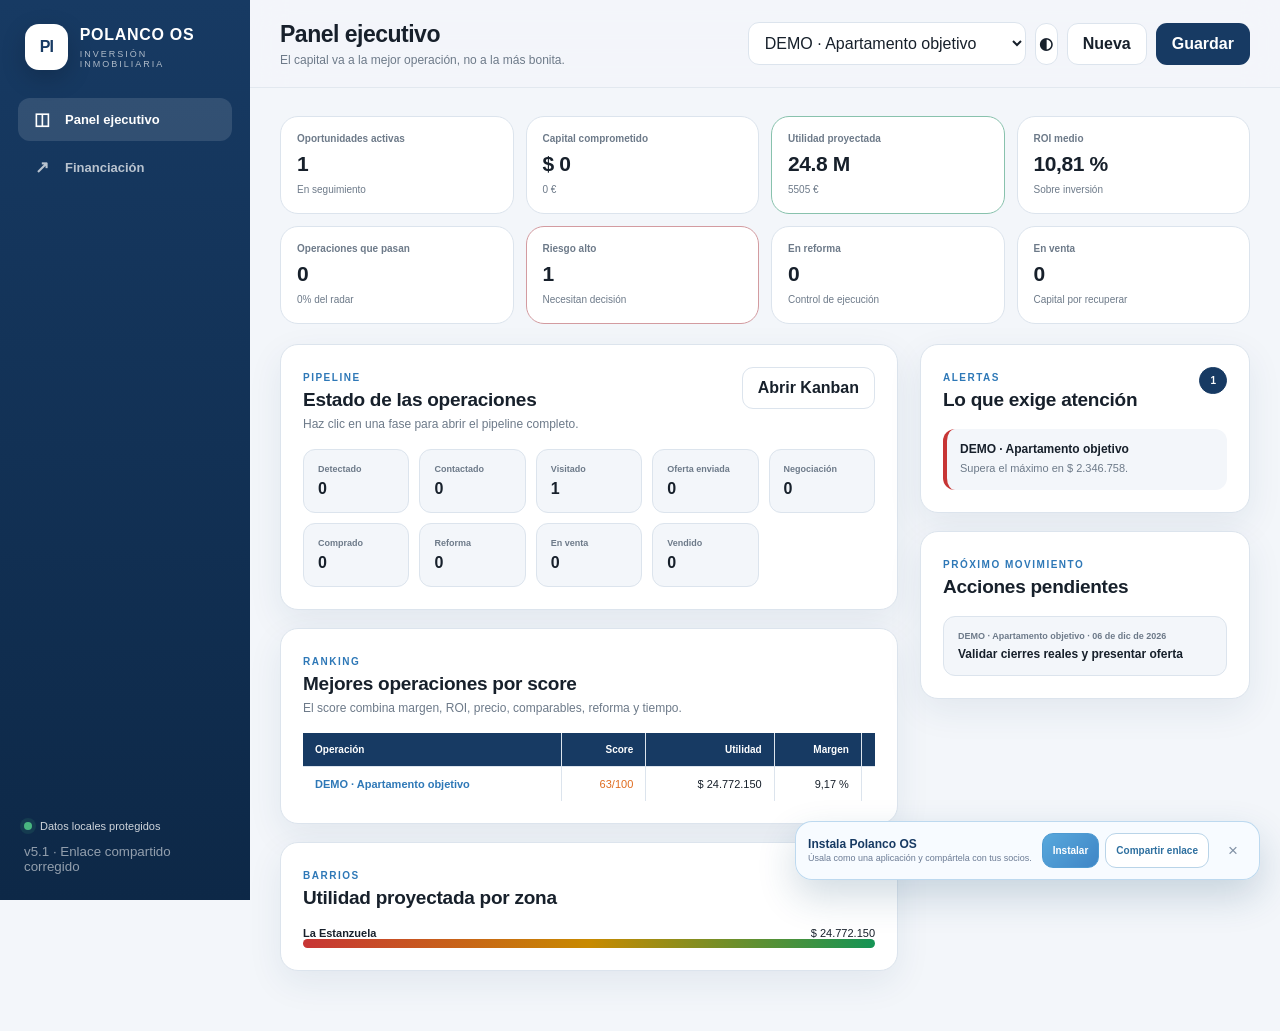
==== commit e1bde765: "Corregir enlace compartido de Polanco OS" ====
--- a/polanco-os-v2/index.html
+++ b/polanco-os-v2/index.html
@@ -12,15 +12,15 @@
   <meta name="apple-mobile-web-app-title" content="Polanco OS">
   <title>Polanco OS · Deal Lab</title>
   <link rel="canonical" href="https://kikedpf.github.io/tourspilar-web/">
-  <link rel="manifest" href="manifest.webmanifest?v=500">
+  <link rel="manifest" href="manifest.webmanifest?v=510">
   <link rel="icon" href="icon.svg" type="image/svg+xml">
   <link rel="apple-touch-icon" href="icon.svg">
-  <link rel="stylesheet" href="styles.css?v=500">
-  <link rel="stylesheet" href="mobile.css?v=500">
-  <link rel="stylesheet" href="deal-prices.css?v=500">
+  <link rel="stylesheet" href="styles.css?v=510">
+  <link rel="stylesheet" href="mobile.css?v=510">
+  <link rel="stylesheet" href="deal-prices.css?v=510">
   <script>
     (function(){
-      const version='polanco-ui-500';
+      const version='polanco-ui-510';
       if(localStorage.getItem('polanco-ui-version')!==version){
         if('caches' in window){caches.keys().then(keys=>Promise.all(keys.map(key=>caches.delete(key))));}
         if('serviceWorker' in navigator){navigator.serviceWorker.getRegistrations().then(regs=>regs.forEach(reg=>reg.update()));}
@@ -65,7 +65,7 @@
       <div class="sidebar-footer">
         <div class="connection"><span id="connection-dot"></span><span id="connection-label">Datos locales protegidos</span></div>
         <button class="ghost-btn full" id="install-app" hidden>Instalar aplicación</button>
-        <small>v5.0 · Aplicación instalable</small>
+        <small>v5.1 · Enlace compartido corregido</small>
       </div>
     </aside>
     <main class="main">
@@ -85,14 +85,15 @@
   <div class="toast" id="toast" role="status"></div>
   <template id="empty-template"><div class="empty-state"><div class="empty-icon">⌂</div><h3>No hay datos todavía</h3><p>Crea una operación para empezar.</p></div></template>
 
-  <script src="excel-model-migration.js?v=500"></script>
-  <script src="engine.js?v=500"></script>
-  <script src="app.js?v=500"></script>
-  <script src="pwa-install.js?v=500"></script>
+  <script src="excel-model-migration.js?v=510"></script>
+  <script src="engine.js?v=510"></script>
+  <script src="app.js?v=510"></script>
+  <script src="pwa-install.js?v=510"></script>
+  <script src="pwa-share-fix.js?v=510"></script>
   <script>
     (function(){
       'use strict';
-      const enhancements=['mobile-dashboard-fixed.js?v=500','tax-breakdown.js?v=500','financing-dashboard.js?v=500'];
+      const enhancements=['mobile-dashboard-fixed.js?v=510','tax-breakdown.js?v=510','financing-dashboard.js?v=510'];
       let started=false;
       function loadScript(src){return new Promise((resolve,reject)=>{const s=document.createElement('script');s.src=src;s.onload=resolve;s.onerror=()=>reject(new Error(src));document.body.appendChild(s);});}
       async function startEnhancements(){
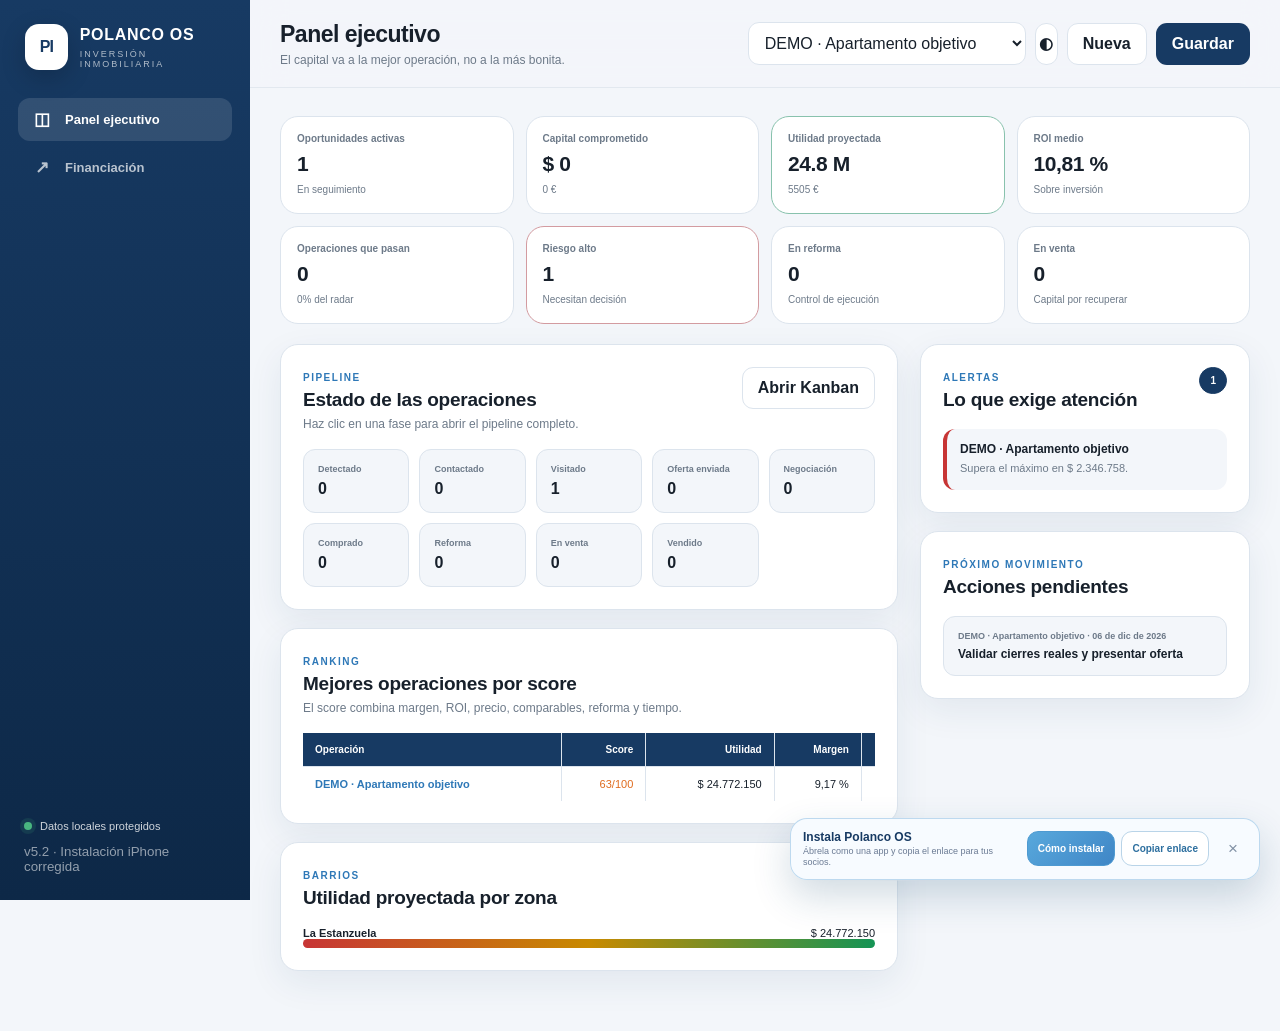
==== commit 883fdd19: "Actualizar instrucciones de instalación en iPhone v5.2" ====
--- a/polanco-os-v2/index.html
+++ b/polanco-os-v2/index.html
@@ -12,15 +12,15 @@
   <meta name="apple-mobile-web-app-title" content="Polanco OS">
   <title>Polanco OS · Deal Lab</title>
   <link rel="canonical" href="https://kikedpf.github.io/tourspilar-web/">
-  <link rel="manifest" href="manifest.webmanifest?v=510">
+  <link rel="manifest" href="manifest.webmanifest?v=520">
   <link rel="icon" href="icon.svg" type="image/svg+xml">
   <link rel="apple-touch-icon" href="icon.svg">
-  <link rel="stylesheet" href="styles.css?v=510">
-  <link rel="stylesheet" href="mobile.css?v=510">
-  <link rel="stylesheet" href="deal-prices.css?v=510">
+  <link rel="stylesheet" href="styles.css?v=520">
+  <link rel="stylesheet" href="mobile.css?v=520">
+  <link rel="stylesheet" href="deal-prices.css?v=520">
   <script>
     (function(){
-      const version='polanco-ui-510';
+      const version='polanco-ui-520';
       if(localStorage.getItem('polanco-ui-version')!==version){
         if('caches' in window){caches.keys().then(keys=>Promise.all(keys.map(key=>caches.delete(key))));}
         if('serviceWorker' in navigator){navigator.serviceWorker.getRegistrations().then(regs=>regs.forEach(reg=>reg.update()));}
@@ -65,7 +65,7 @@
       <div class="sidebar-footer">
         <div class="connection"><span id="connection-dot"></span><span id="connection-label">Datos locales protegidos</span></div>
         <button class="ghost-btn full" id="install-app" hidden>Instalar aplicación</button>
-        <small>v5.1 · Enlace compartido corregido</small>
+        <small>v5.2 · Instalación iPhone corregida</small>
       </div>
     </aside>
     <main class="main">
@@ -85,15 +85,14 @@
   <div class="toast" id="toast" role="status"></div>
   <template id="empty-template"><div class="empty-state"><div class="empty-icon">⌂</div><h3>No hay datos todavía</h3><p>Crea una operación para empezar.</p></div></template>
 
-  <script src="excel-model-migration.js?v=510"></script>
-  <script src="engine.js?v=510"></script>
-  <script src="app.js?v=510"></script>
-  <script src="pwa-install.js?v=510"></script>
-  <script src="pwa-share-fix.js?v=510"></script>
+  <script src="excel-model-migration.js?v=520"></script>
+  <script src="engine.js?v=520"></script>
+  <script src="app.js?v=520"></script>
+  <script src="pwa-install.js?v=520"></script>
   <script>
     (function(){
       'use strict';
-      const enhancements=['mobile-dashboard-fixed.js?v=510','tax-breakdown.js?v=510','financing-dashboard.js?v=510'];
+      const enhancements=['mobile-dashboard-fixed.js?v=520','tax-breakdown.js?v=520','financing-dashboard.js?v=520'];
       let started=false;
       function loadScript(src){return new Promise((resolve,reject)=>{const s=document.createElement('script');s.src=src;s.onload=resolve;s.onerror=()=>reject(new Error(src));document.body.appendChild(s);});}
       async function startEnhancements(){
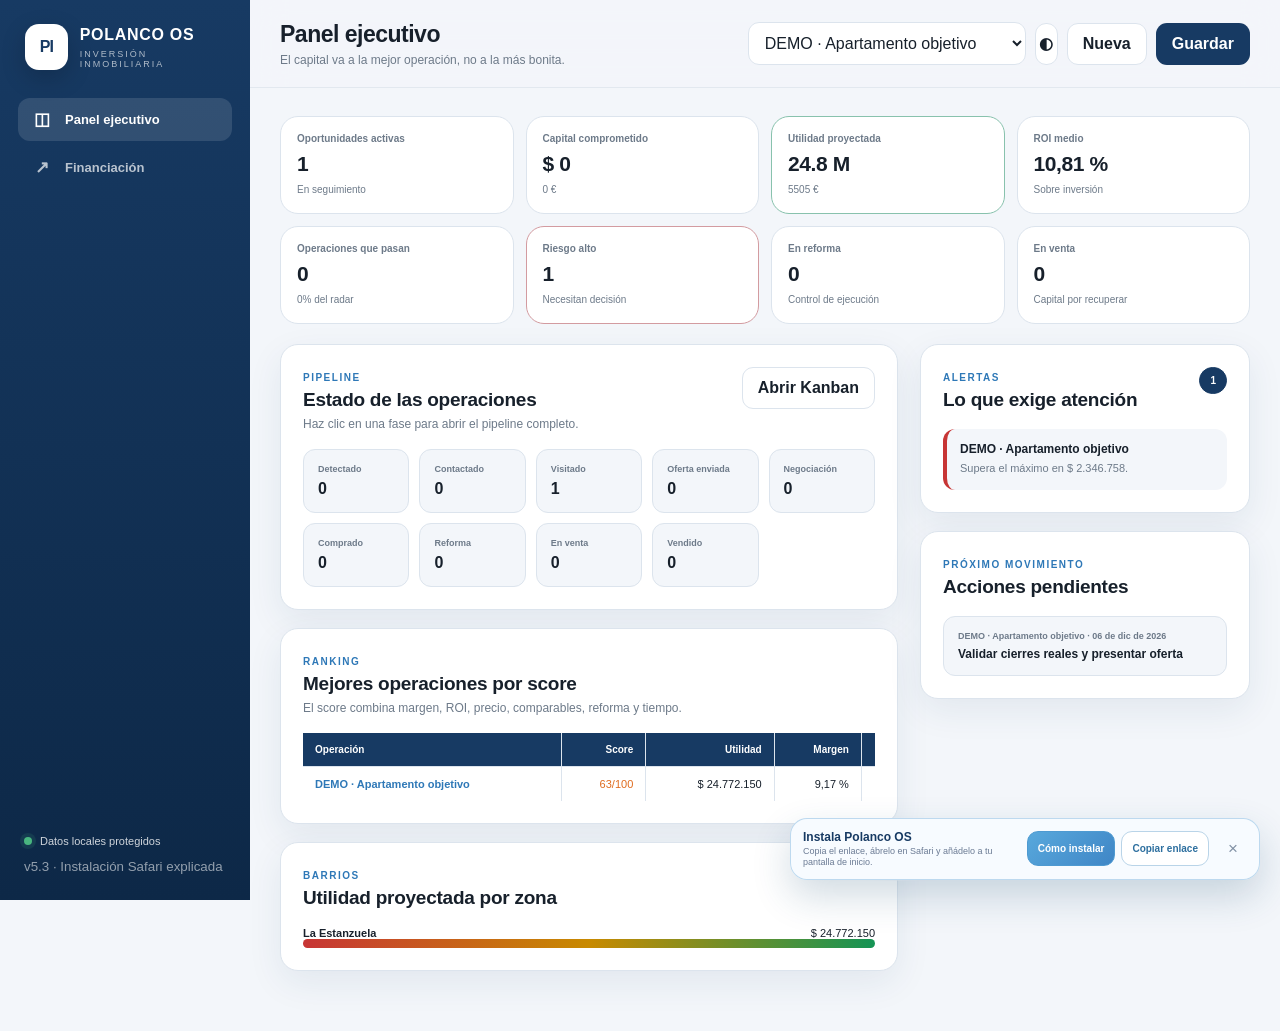
==== commit 05391f26: "Publicar instrucciones claras de instalación v5.3" ====
--- a/polanco-os-v2/index.html
+++ b/polanco-os-v2/index.html
@@ -20,7 +20,7 @@
   <link rel="stylesheet" href="deal-prices.css?v=520">
   <script>
     (function(){
-      const version='polanco-ui-520';
+      const version='polanco-ui-530';
       if(localStorage.getItem('polanco-ui-version')!==version){
         if('caches' in window){caches.keys().then(keys=>Promise.all(keys.map(key=>caches.delete(key))));}
         if('serviceWorker' in navigator){navigator.serviceWorker.getRegistrations().then(regs=>regs.forEach(reg=>reg.update()));}
@@ -65,7 +65,7 @@
       <div class="sidebar-footer">
         <div class="connection"><span id="connection-dot"></span><span id="connection-label">Datos locales protegidos</span></div>
         <button class="ghost-btn full" id="install-app" hidden>Instalar aplicación</button>
-        <small>v5.2 · Instalación iPhone corregida</small>
+        <small>v5.3 · Instalación Safari explicada</small>
       </div>
     </aside>
     <main class="main">
@@ -88,7 +88,7 @@
   <script src="excel-model-migration.js?v=520"></script>
   <script src="engine.js?v=520"></script>
   <script src="app.js?v=520"></script>
-  <script src="pwa-install.js?v=520"></script>
+  <script src="pwa-install.js?v=530"></script>
   <script>
     (function(){
       'use strict';
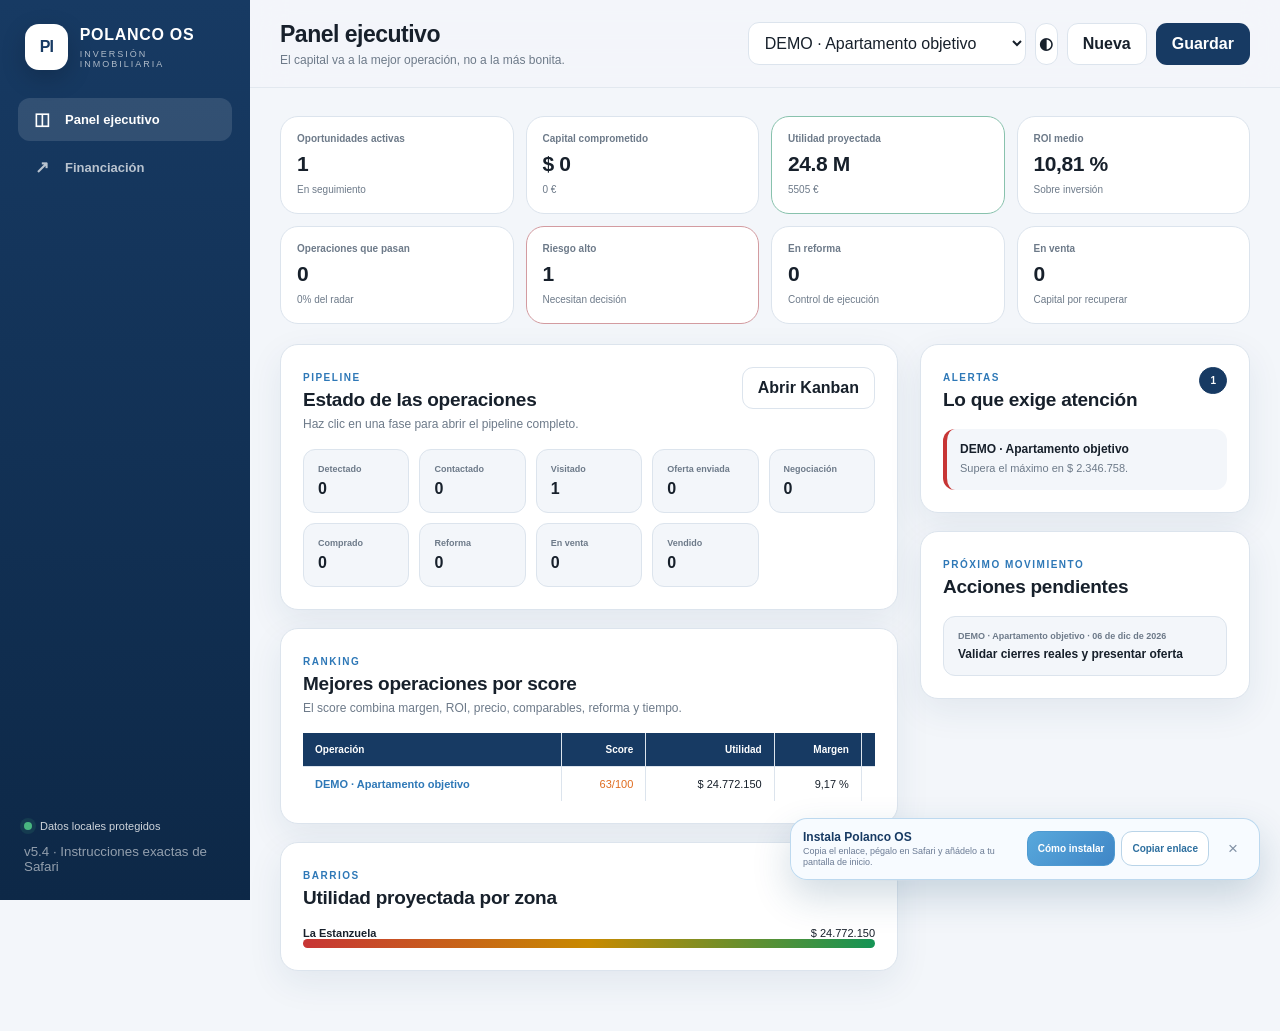
==== commit 97bdddc9: "Forzar instrucciones exactas de instalación v5.4" ====
--- a/polanco-os-v2/index.html
+++ b/polanco-os-v2/index.html
@@ -20,7 +20,7 @@
   <link rel="stylesheet" href="deal-prices.css?v=520">
   <script>
     (function(){
-      const version='polanco-ui-530';
+      const version='polanco-ui-540';
       if(localStorage.getItem('polanco-ui-version')!==version){
         if('caches' in window){caches.keys().then(keys=>Promise.all(keys.map(key=>caches.delete(key))));}
         if('serviceWorker' in navigator){navigator.serviceWorker.getRegistrations().then(regs=>regs.forEach(reg=>reg.update()));}
@@ -65,7 +65,7 @@
       <div class="sidebar-footer">
         <div class="connection"><span id="connection-dot"></span><span id="connection-label">Datos locales protegidos</span></div>
         <button class="ghost-btn full" id="install-app" hidden>Instalar aplicación</button>
-        <small>v5.3 · Instalación Safari explicada</small>
+        <small>v5.4 · Instrucciones exactas de Safari</small>
       </div>
     </aside>
     <main class="main">
@@ -88,7 +88,7 @@
   <script src="excel-model-migration.js?v=520"></script>
   <script src="engine.js?v=520"></script>
   <script src="app.js?v=520"></script>
-  <script src="pwa-install.js?v=530"></script>
+  <script src="pwa-install.js?v=540"></script>
   <script>
     (function(){
       'use strict';
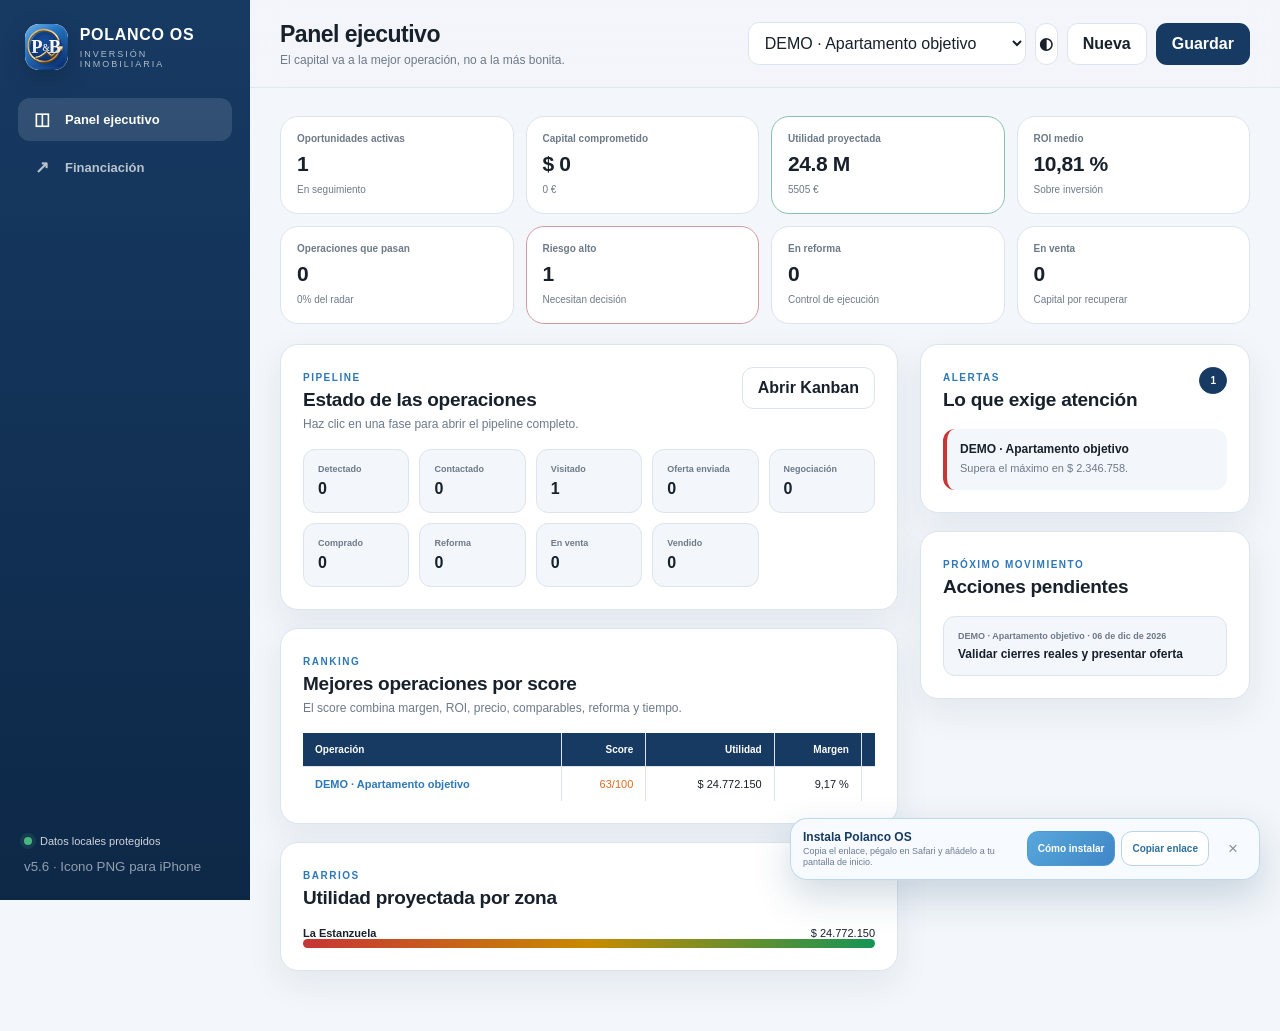
==== commit 8dfef570: "Usar icono PNG en la página instalable de iPhone" ====
--- a/polanco-os-v2/index.html
+++ b/polanco-os-v2/index.html
@@ -12,15 +12,15 @@
   <meta name="apple-mobile-web-app-title" content="Polanco OS">
   <title>Polanco OS · Deal Lab</title>
   <link rel="canonical" href="https://kikedpf.github.io/tourspilar-web/">
-  <link rel="manifest" href="manifest.webmanifest?v=520">
-  <link rel="icon" href="icon.svg" type="image/svg+xml">
-  <link rel="apple-touch-icon" href="icon.svg">
+  <link rel="manifest" href="manifest.webmanifest?v=560">
+  <link rel="icon" type="image/png" sizes="180x180" href="apple-touch-icon.png?v=560">
+  <link rel="apple-touch-icon" sizes="180x180" href="apple-touch-icon.png?v=560">
   <link rel="stylesheet" href="styles.css?v=520">
   <link rel="stylesheet" href="mobile.css?v=520">
   <link rel="stylesheet" href="deal-prices.css?v=520">
   <script>
     (function(){
-      const version='polanco-ui-540';
+      const version='polanco-ui-560';
       if(localStorage.getItem('polanco-ui-version')!==version){
         if('caches' in window){caches.keys().then(keys=>Promise.all(keys.map(key=>caches.delete(key))));}
         if('serviceWorker' in navigator){navigator.serviceWorker.getRegistrations().then(regs=>regs.forEach(reg=>reg.update()));}
@@ -55,7 +55,7 @@
   <div class="app-shell">
     <aside class="sidebar" id="sidebar">
       <div class="brand">
-        <div class="brand-icon">PI</div>
+        <div class="brand-icon"><img src="icon.svg?v=550" alt="P &amp; B" width="46" height="46" style="display:block;width:100%;height:100%;object-fit:cover;border-radius:inherit"></div>
         <div><strong>POLANCO OS</strong><span>INVERSIÓN INMOBILIARIA</span></div>
       </div>
       <nav class="nav" aria-label="Navegación principal">
@@ -65,7 +65,7 @@
       <div class="sidebar-footer">
         <div class="connection"><span id="connection-dot"></span><span id="connection-label">Datos locales protegidos</span></div>
         <button class="ghost-btn full" id="install-app" hidden>Instalar aplicación</button>
-        <small>v5.4 · Instrucciones exactas de Safari</small>
+        <small>v5.6 · Icono PNG para iPhone</small>
       </div>
     </aside>
     <main class="main">
@@ -88,7 +88,7 @@
   <script src="excel-model-migration.js?v=520"></script>
   <script src="engine.js?v=520"></script>
   <script src="app.js?v=520"></script>
-  <script src="pwa-install.js?v=540"></script>
+  <script src="pwa-install.js?v=560"></script>
   <script>
     (function(){
       'use strict';
@@ -122,4 +122,4 @@
     })();
   </script>
 </body>
-</html>+</html>
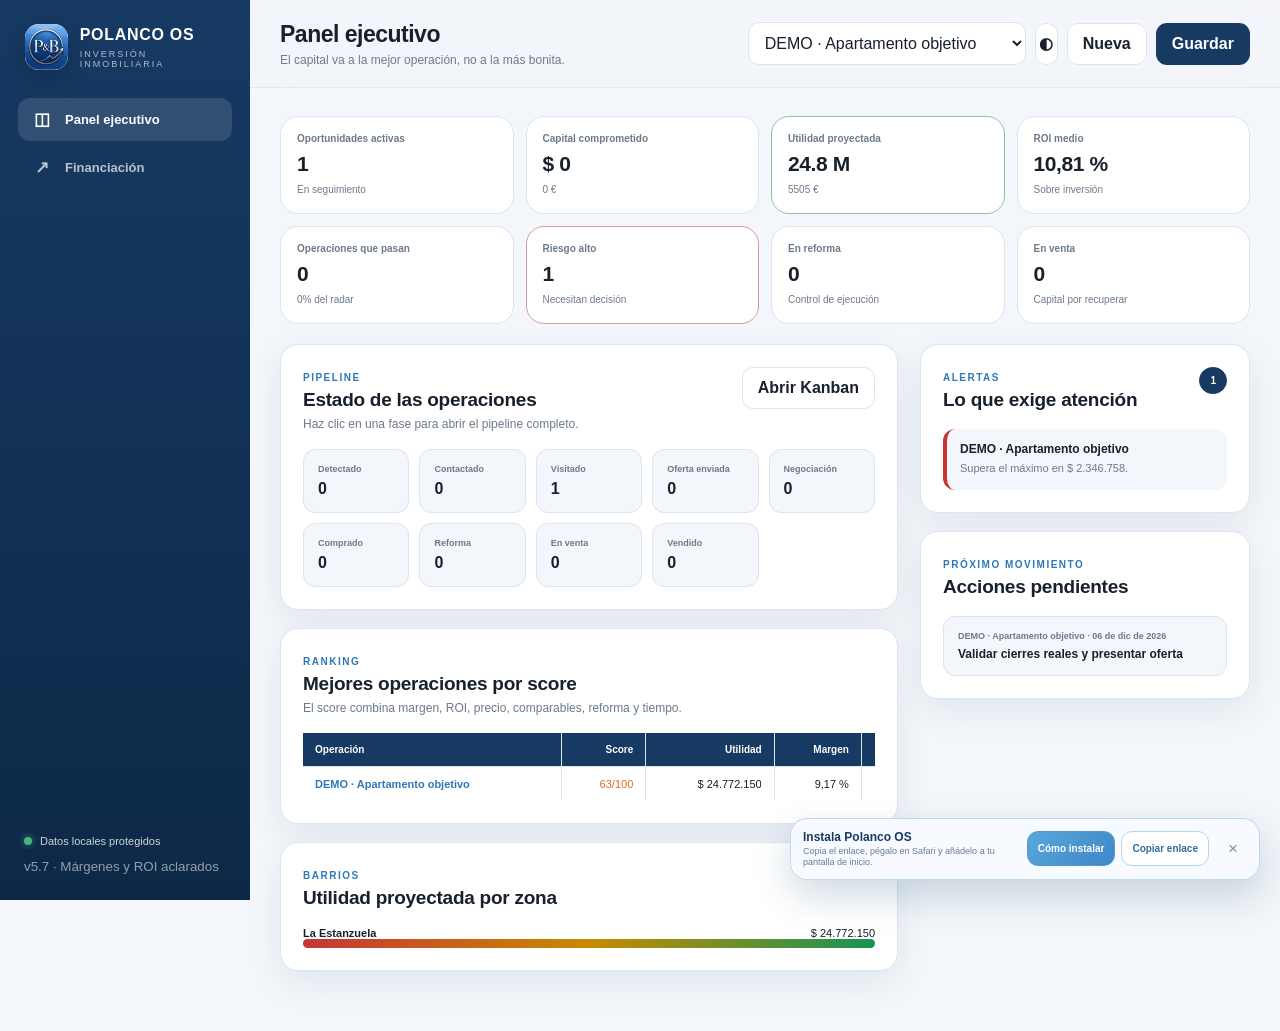
==== commit ef46d759: "Publicar etiquetas financieras claras v5.7" ====
--- a/polanco-os-v2/index.html
+++ b/polanco-os-v2/index.html
@@ -20,7 +20,7 @@
   <link rel="stylesheet" href="deal-prices.css?v=520">
   <script>
     (function(){
-      const version='polanco-ui-560';
+      const version='polanco-ui-570';
       if(localStorage.getItem('polanco-ui-version')!==version){
         if('caches' in window){caches.keys().then(keys=>Promise.all(keys.map(key=>caches.delete(key))));}
         if('serviceWorker' in navigator){navigator.serviceWorker.getRegistrations().then(regs=>regs.forEach(reg=>reg.update()));}
@@ -65,7 +65,7 @@
       <div class="sidebar-footer">
         <div class="connection"><span id="connection-dot"></span><span id="connection-label">Datos locales protegidos</span></div>
         <button class="ghost-btn full" id="install-app" hidden>Instalar aplicación</button>
-        <small>v5.6 · Icono PNG para iPhone</small>
+        <small>v5.7 · Márgenes y ROI aclarados</small>
       </div>
     </aside>
     <main class="main">
@@ -92,7 +92,7 @@
   <script>
     (function(){
       'use strict';
-      const enhancements=['mobile-dashboard-fixed.js?v=520','tax-breakdown.js?v=520','financing-dashboard.js?v=520'];
+      const enhancements=['mobile-dashboard-fixed.js?v=570','tax-breakdown.js?v=570','financing-dashboard.js?v=520','financial-labels.js?v=570'];
       let started=false;
       function loadScript(src){return new Promise((resolve,reject)=>{const s=document.createElement('script');s.src=src;s.onload=resolve;s.onerror=()=>reject(new Error(src));document.body.appendChild(s);});}
       async function startEnhancements(){
@@ -122,4 +122,4 @@
     })();
   </script>
 </body>
-</html>
+</html>
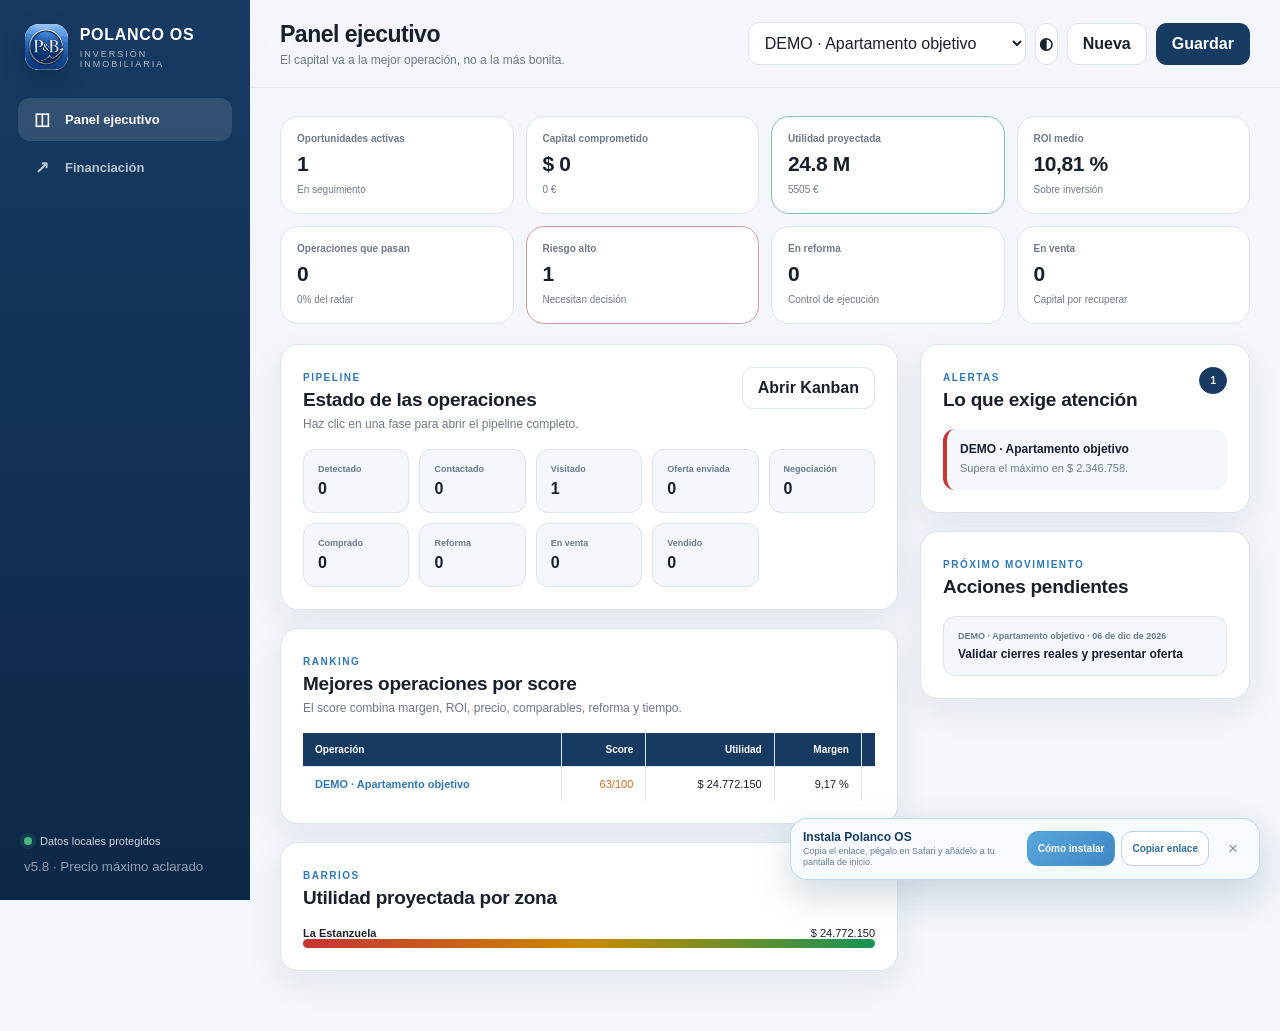
==== commit 68fcf5cc: "Publicar diferencia respecto al precio máximo v5.8" ====
--- a/polanco-os-v2/index.html
+++ b/polanco-os-v2/index.html
@@ -20,7 +20,7 @@
   <link rel="stylesheet" href="deal-prices.css?v=520">
   <script>
     (function(){
-      const version='polanco-ui-570';
+      const version='polanco-ui-580';
       if(localStorage.getItem('polanco-ui-version')!==version){
         if('caches' in window){caches.keys().then(keys=>Promise.all(keys.map(key=>caches.delete(key))));}
         if('serviceWorker' in navigator){navigator.serviceWorker.getRegistrations().then(regs=>regs.forEach(reg=>reg.update()));}
@@ -65,7 +65,7 @@
       <div class="sidebar-footer">
         <div class="connection"><span id="connection-dot"></span><span id="connection-label">Datos locales protegidos</span></div>
         <button class="ghost-btn full" id="install-app" hidden>Instalar aplicación</button>
-        <small>v5.7 · Márgenes y ROI aclarados</small>
+        <small>v5.8 · Precio máximo aclarado</small>
       </div>
     </aside>
     <main class="main">
@@ -92,7 +92,7 @@
   <script>
     (function(){
       'use strict';
-      const enhancements=['mobile-dashboard-fixed.js?v=570','tax-breakdown.js?v=570','financing-dashboard.js?v=520','financial-labels.js?v=570'];
+      const enhancements=['mobile-dashboard-fixed.js?v=570','tax-breakdown.js?v=570','financing-dashboard.js?v=520','financial-labels.js?v=580'];
       let started=false;
       function loadScript(src){return new Promise((resolve,reject)=>{const s=document.createElement('script');s.src=src;s.onload=resolve;s.onerror=()=>reject(new Error(src));document.body.appendChild(s);});}
       async function startEnhancements(){
